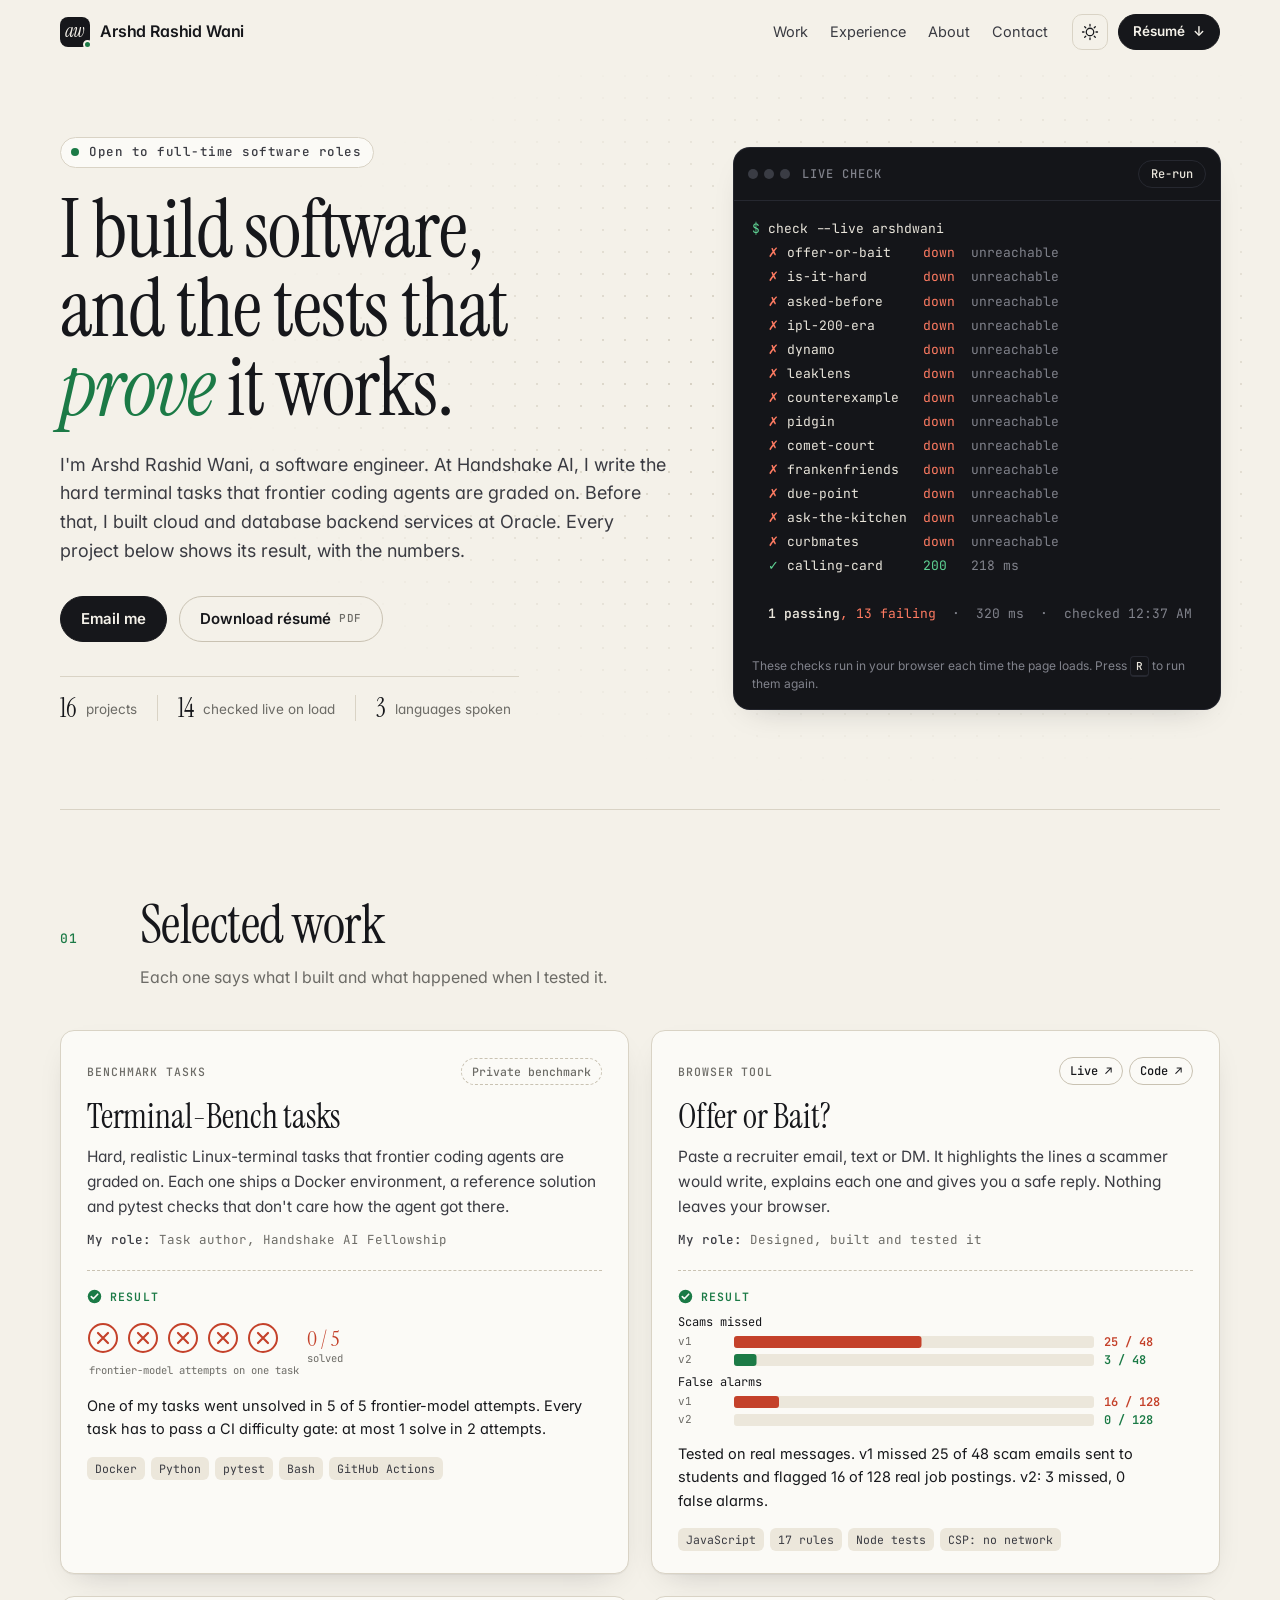
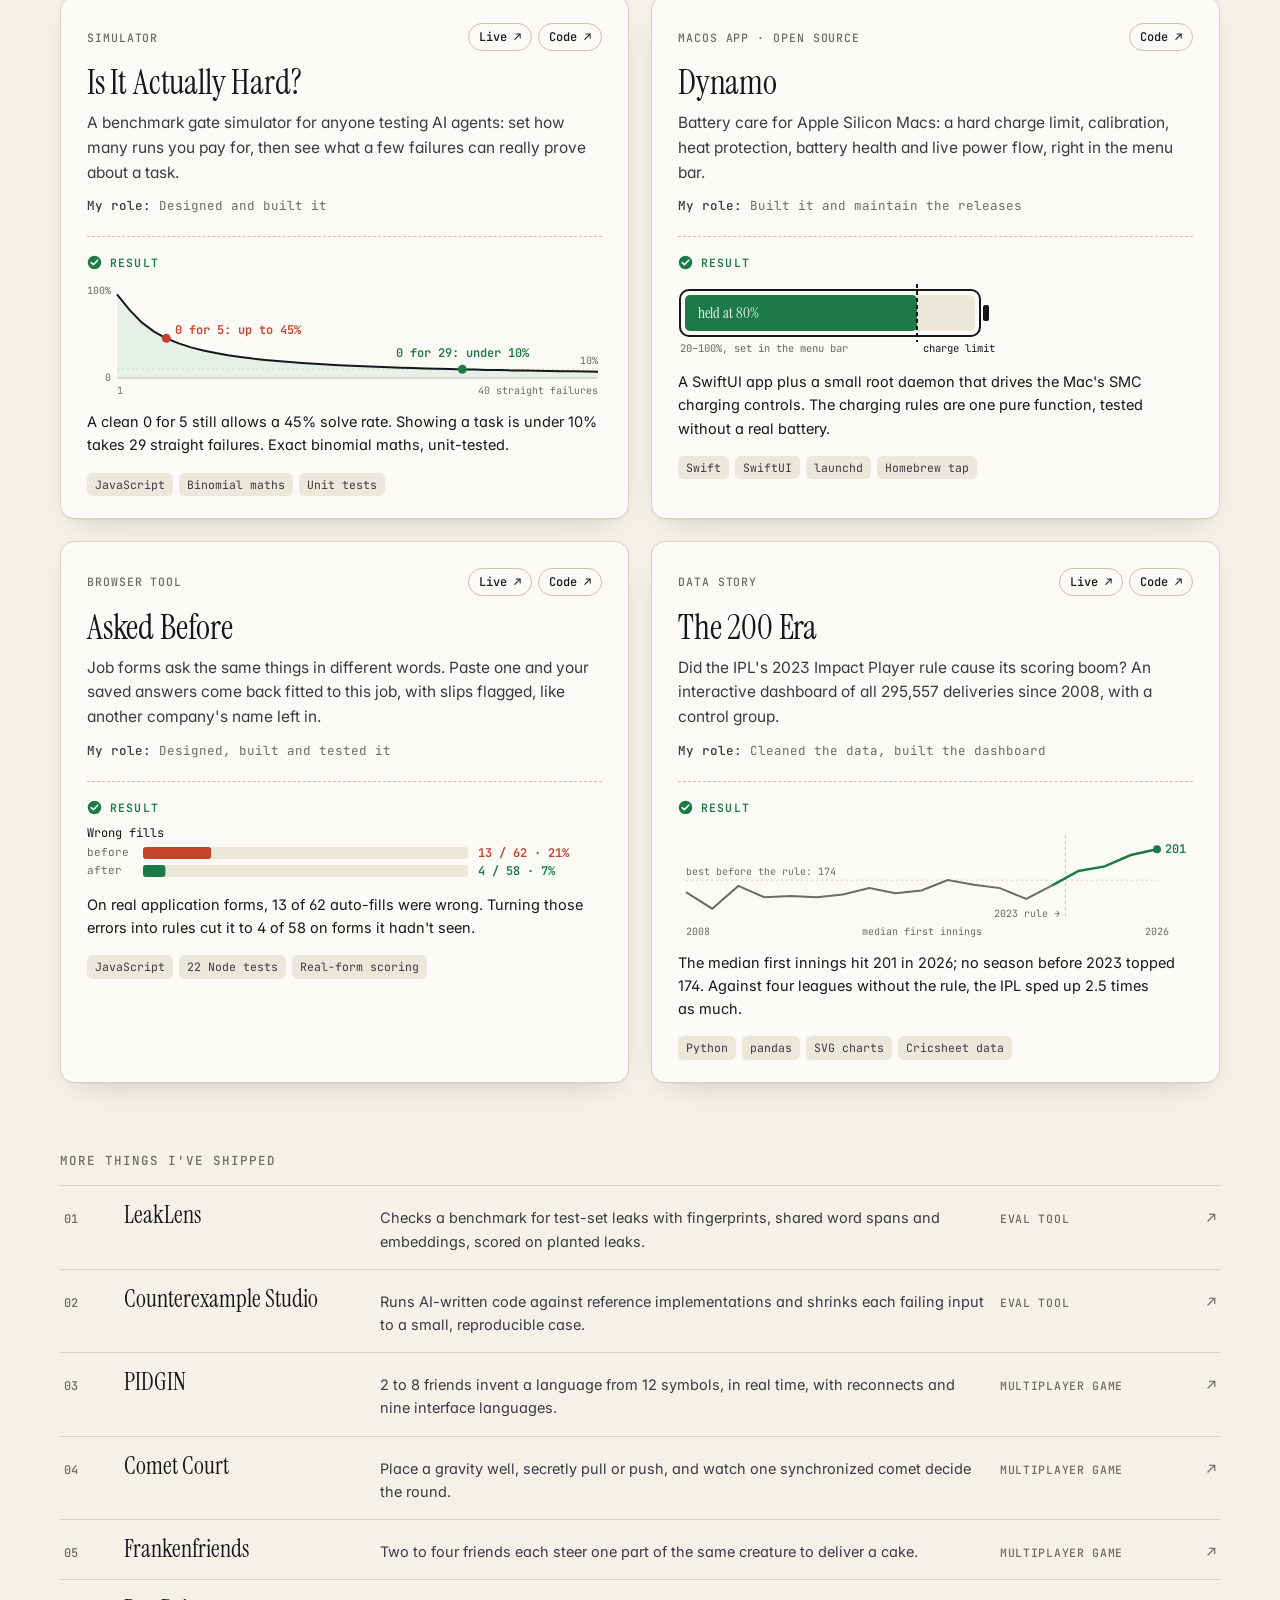
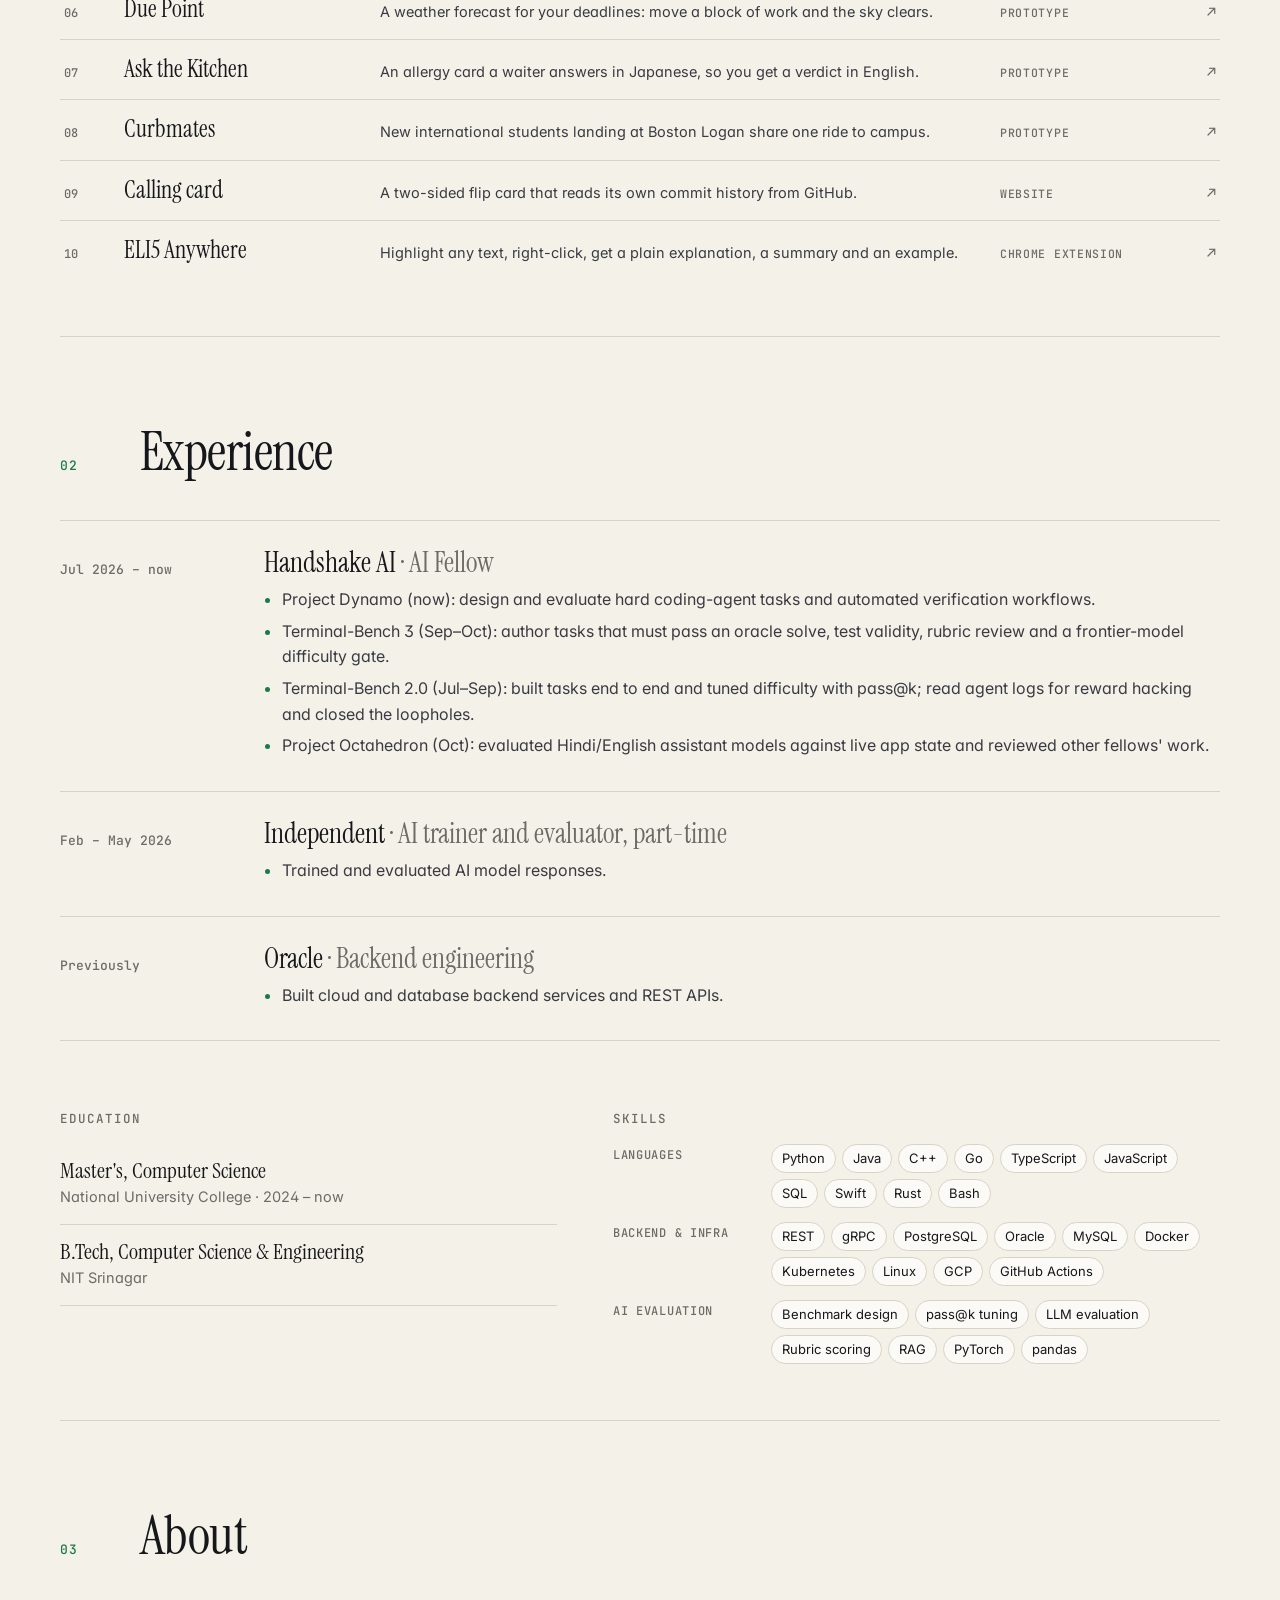
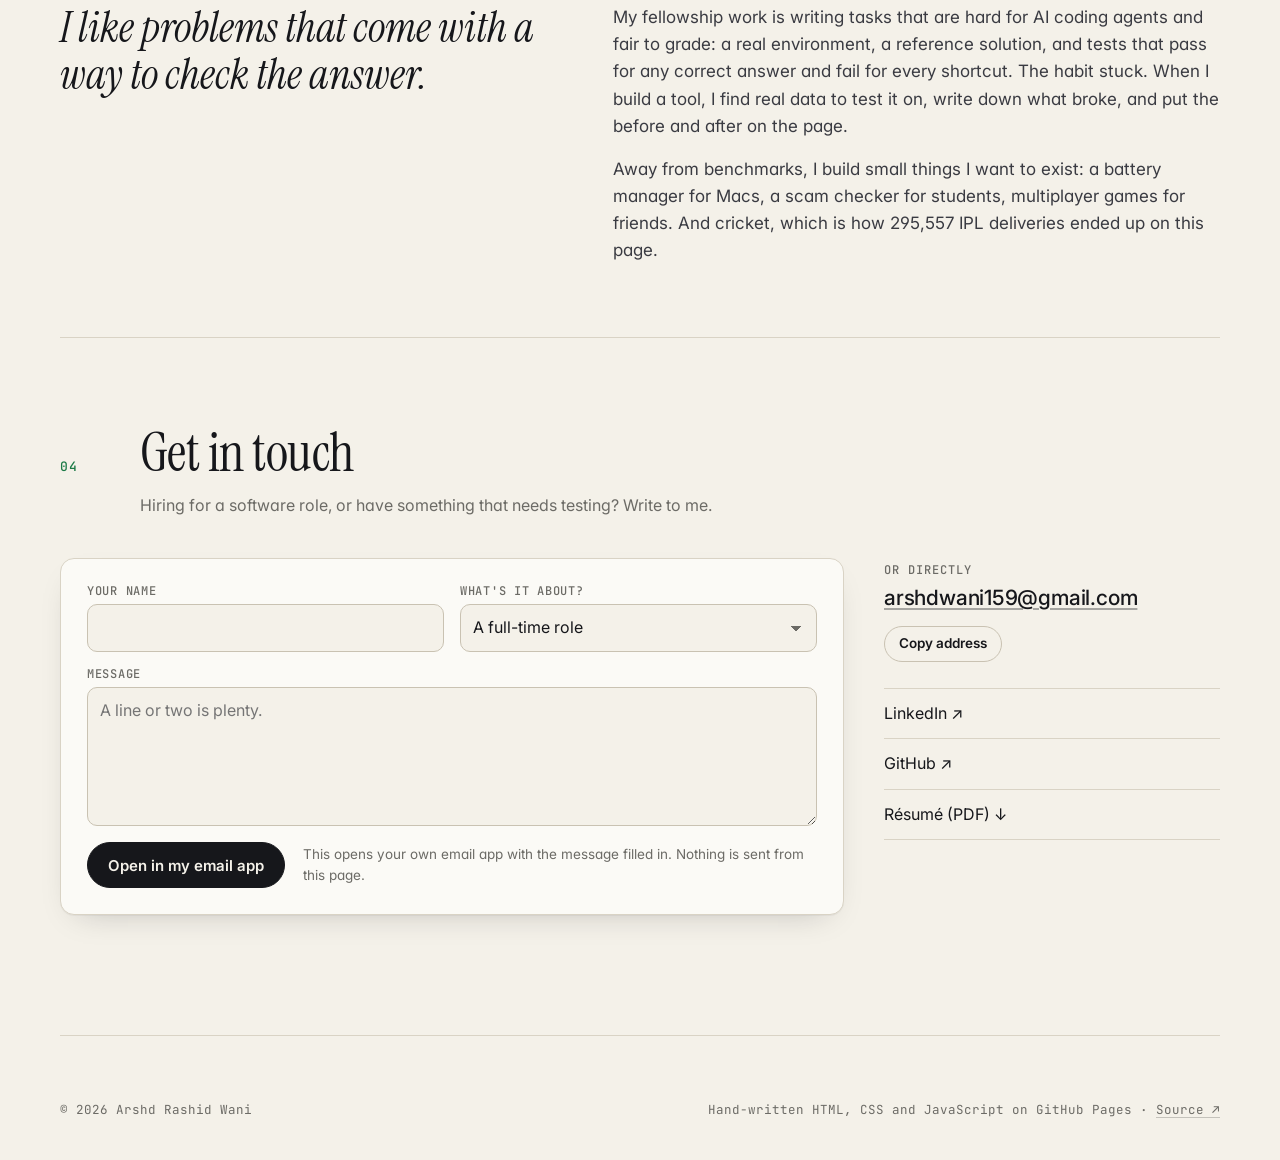
==== index.html @ d63c7cf0 "Portfolio: projects with their results, live check, résumé PDF - data.js is the one set of facts; in" ====
<!doctype html>
<html lang="en">
<head>
  <meta charset="utf-8">
  <meta name="viewport" content="width=device-width, initial-scale=1">
  <title>Arshd Rashid Wani · Software engineer</title>
  <meta name="description" content="Software engineer who builds software and the tests that prove it works. Backend, AI evaluation, and projects that show their results.">
  <meta name="color-scheme" content="light dark">
  <meta name="theme-color" content="#f4f1e9" media="(prefers-color-scheme: light)">
  <meta name="theme-color" content="#111214" media="(prefers-color-scheme: dark)">
  <meta property="og:type" content="website">
  <meta property="og:title" content="Arshd Rashid Wani · Software engineer">
  <meta property="og:description" content="I build software, and the tests that prove it works. Every project here shows its result.">
  <meta property="og:url" content="https://arshdwani.github.io/portfolio/">
  <meta property="og:image" content="https://arshdwani.github.io/portfolio/og.png">
  <meta name="twitter:card" content="summary_large_image">
  <link rel="icon" href="favicon.svg" type="image/svg+xml">
  <link rel="preload" href="fonts/InstrumentSerif-Regular.woff" as="font" type="font/woff" crossorigin>
  <link rel="preload" href="fonts/Inter.woff" as="font" type="font/woff" crossorigin>
  <link rel="stylesheet" href="style.css">
  <script>
    // Theme before paint: ?theme= (for screenshots) > saved choice > system setting.
    (function () {
      var q = new URLSearchParams(location.search).get("theme"), t = null;
      try { t = q || localStorage.getItem("theme"); } catch (e) { t = q; }
      if (t === "light" || t === "dark") document.documentElement.dataset.theme = t;
    })();
  </script>
</head>
<body>
  <a class="skip" href="#work">Skip to work</a>

  <header class="top">
    <div class="wrap top-in">
      <a class="mark" href="#top" aria-label="Arshd Rashid Wani, back to top">
        <span class="mono-badge" aria-hidden="true">aw</span>
        <span class="mark-name">Arshd Rashid Wani</span>
      </a>
      <nav aria-label="Sections">
        <a href="#work">Work</a>
        <a href="#experience">Experience</a>
        <a href="#about">About</a>
        <a href="#contact">Contact</a>
      </nav>
      <div class="top-actions">
        <button class="icon-btn" id="theme" type="button" aria-label="Switch to dark theme" title="Switch theme">
          <svg viewBox="0 0 24 24" aria-hidden="true"><path class="sun" d="M12 4V2m0 20v-2m8-8h2M2 12h2m13.66-5.66 1.41-1.41M4.93 19.07l1.41-1.41m0-11.32L4.93 4.93m14.14 14.14-1.41-1.41M12 17a5 5 0 1 0 0-10 5 5 0 0 0 0 10Z"/><path class="moon" d="M20 14.5A8 8 0 0 1 9.5 4a8 8 0 1 0 10.5 10.5Z"/></svg>
        </button>
        <a class="btn btn-small" data-resume href="Arshd-Rashid-Wani-Resume.pdf" target="_blank" rel="noopener">Résumé <span aria-hidden="true">↓</span></a>
      </div>
    </div>
  </header>

  <main id="top">
    <section class="hero wrap" aria-labelledby="hero-title">
      <div class="hero-text">
        <p class="eyebrow"><span class="dot" aria-hidden="true"></span> Open to full-time software roles</p>
        <h1 id="hero-title">I build software, and the tests that <em>prove</em> it works.</h1>
        <p class="lede">
          I'm Arshd Rashid Wani, a software engineer. At Handshake AI, I write the hard terminal tasks that frontier
          coding agents are graded on. Before that, I built cloud and database backend services at Oracle.
          Every project below shows its result, with the numbers.
        </p>
        <div class="cta">
          <a class="btn" data-mail href="#contact">Email me</a>
          <a class="btn btn-ghost" data-resume href="Arshd-Rashid-Wani-Resume.pdf" target="_blank" rel="noopener">Download résumé <span class="muted">PDF</span></a>
        </div>
        <ul class="facts" aria-label="At a glance">
          <li><b data-count="projects">16</b> projects</li>
          <li><b data-count="checks">14</b> checked live on load</li>
          <li><b>3</b> languages spoken</li>
        </ul>
      </div>

      <figure class="runner" aria-labelledby="runner-cap">
        <div class="runner-bar">
          <span class="lights" aria-hidden="true"><i></i><i></i><i></i></span>
          <span class="runner-title">live check</span>
          <button class="rerun" id="rerun" type="button">Re-run</button>
        </div>
        <pre class="runner-body" id="runner" aria-live="polite"><span class="prompt">$</span> check --live arshdwani
<span class="dim">pinging every project on this page…</span></pre>
        <figcaption id="runner-cap" class="runner-cap">These checks run in your browser each time the page loads. Press <kbd>R</kbd> to run them again.</figcaption>
      </figure>
    </section>

    <section class="section wrap" id="work" aria-labelledby="work-title">
      <header class="sec-head">
        <p class="sec-num">01</p>
        <h2 id="work-title">Selected work</h2>
        <p class="sec-note">Each one says what I built and what happened when I tested it.</p>
      </header>
      <div class="cards" id="cards"></div>

      <h3 class="sub-head">More things I've shipped</h3>
      <ol class="more" id="more"></ol>
    </section>

    <section class="section wrap" id="experience" aria-labelledby="exp-title">
      <header class="sec-head">
        <p class="sec-num">02</p>
        <h2 id="exp-title">Experience</h2>
      </header>
      <div class="exp" id="exp"></div>
      <div class="edu-skills">
        <div>
          <h3 class="sub-head">Education</h3>
          <ul class="edu" id="edu"></ul>
        </div>
        <div>
          <h3 class="sub-head">Skills</h3>
          <dl class="skills" id="skills"></dl>
        </div>
      </div>
    </section>

    <section class="section wrap about" id="about" aria-labelledby="about-title">
      <header class="sec-head">
        <p class="sec-num">03</p>
        <h2 id="about-title">About</h2>
      </header>
      <div class="about-grid">
        <p class="about-lead">I like problems that come with a way to check the answer.</p>
        <div class="about-body">
          <p>
            My fellowship work is writing tasks that are hard for AI coding agents and fair to grade: a real
            environment, a reference solution, and tests that pass for any correct answer and fail for every shortcut.
            The habit stuck. When I build a tool, I find real data to test it on, write down what broke, and put the
            before and after on the page.
          </p>
          <p>
            Away from benchmarks, I build small things I want to exist: a battery manager for Macs, a scam checker
            for students, multiplayer games for friends. And cricket, which is how 295,557 IPL deliveries ended up on
            this page.
          </p>
        </div>
      </div>
    </section>

    <section class="section wrap contact" id="contact" aria-labelledby="contact-title">
      <header class="sec-head">
        <p class="sec-num">04</p>
        <h2 id="contact-title">Get in touch</h2>
        <p class="sec-note">Hiring for a software role, or have something that needs testing? Write to me.</p>
      </header>
      <div class="contact-grid">
        <form class="compose" id="compose" novalidate>
          <div class="field">
            <label for="c-name">Your name</label>
            <input id="c-name" name="name" autocomplete="name" required>
          </div>
          <div class="field">
            <label for="c-topic">What's it about?</label>
            <select id="c-topic" name="topic">
              <option>A full-time role</option>
              <option>A project or contract</option>
              <option>Something else</option>
            </select>
          </div>
          <div class="field field-wide">
            <label for="c-msg">Message</label>
            <textarea id="c-msg" name="message" rows="5" required placeholder="A line or two is plenty."></textarea>
          </div>
          <div class="compose-foot field-wide">
            <button class="btn" type="submit">Open in my email app</button>
            <p class="hint" id="compose-hint">This opens your own email app with the message filled in. Nothing is sent from this page.</p>
          </div>
        </form>
        <aside class="direct" aria-label="Other ways to reach me">
          <p class="direct-label">Or directly</p>
          <p class="addr"><a data-mail data-mail-text href="#contact">email</a></p>
          <button class="btn btn-ghost btn-small" id="copy" type="button">Copy address</button>
          <ul class="direct-links">
            <li><a href="https://www.linkedin.com/in/arshd-rashid-wani-658a47394" target="_blank" rel="noopener">LinkedIn <span aria-hidden="true">↗</span></a></li>
            <li><a href="https://github.com/arshdwani" target="_blank" rel="noopener">GitHub <span aria-hidden="true">↗</span></a></li>
            <li><a data-resume href="Arshd-Rashid-Wani-Resume.pdf" target="_blank" rel="noopener">Résumé (PDF) <span aria-hidden="true">↓</span></a></li>
          </ul>
        </aside>
      </div>
    </section>
  </main>

  <footer class="foot wrap">
    <p>© 2026 Arshd Rashid Wani</p>
    <p>Hand-written HTML, CSS and JavaScript on GitHub Pages · <a href="https://github.com/arshdwani/portfolio" target="_blank" rel="noopener">Source ↗</a></p>
  </footer>

  <div class="toast" id="toast" role="status" aria-live="polite"></div>
  <script src="data.js"></script>
  <script src="app.js"></script>
</body>
</html>
---- style.css ----
/* Arshd Rashid Wani · portfolio. Paper-and-ink lab report, one signal colour for "passed". */

@font-face { font-family: "Instrument Serif"; src: url("fonts/InstrumentSerif-Regular.woff") format("woff"); font-weight: 400; font-style: normal; font-display: swap; }
@font-face { font-family: "Instrument Serif"; src: url("fonts/InstrumentSerif-Italic.woff") format("woff"); font-weight: 400; font-style: italic; font-display: swap; }
@font-face { font-family: "Inter"; src: url("fonts/Inter.woff") format("woff"); font-weight: 100 900; font-style: normal; font-display: swap; }
@font-face { font-family: "JetBrains Mono"; src: url("fonts/JetBrainsMono.woff") format("woff"); font-weight: 100 800; font-style: normal; font-display: swap; }

:root {
  --paper: #f4f1e9;
  --paper-2: #ece7db;
  --card: #fbfaf6;
  --ink: #16171b;
  --ink-2: #3a3b42;
  --muted: #6c6b66;
  --rule: #d9d3c5;
  --rule-2: #c9c2b2;
  --pass: #1b7a46;
  --pass-soft: #d6eadc;
  --fail: #c4412a;
  --fail-soft: #f4ddd5;
  --term-bg: #141519;
  --term-line: #262830;
  --term-ink: #e9e5db;
  --term-dim: #80828b;
  --term-pass: #5fd394;
  --term-fail: #ff7b62;
  --term-warn: #f2c14e;
  --shadow: 0 1px 0 rgba(22, 23, 27, .04), 0 12px 32px -18px rgba(22, 23, 27, .28);

  --serif: "Instrument Serif", "Iowan Old Style", Georgia, serif;
  --sans: "Inter", system-ui, -apple-system, "Segoe UI", Roboto, sans-serif;
  --mono: "JetBrains Mono", ui-monospace, Menlo, Consolas, monospace;
  --wrap: 1160px;
  --radius: 14px;
  color-scheme: light;
}

@media (prefers-color-scheme: dark) {
  :root:not([data-theme="light"]) {
    --paper: #111214; --paper-2: #16171a; --card: #18191d; --ink: #ece8df; --ink-2: #cbc7be; --muted: #908f8a;
    --rule: #2a2b30; --rule-2: #3a3b42; --pass: #56cb8c; --pass-soft: #163024; --fail: #ff7d61; --fail-soft: #3a1e18;
    --term-bg: #0b0c0e; --term-line: #22242a; --shadow: 0 1px 0 rgba(0,0,0,.3), 0 16px 40px -20px rgba(0,0,0,.7);
    color-scheme: dark;
  }
}
:root[data-theme="dark"] {
  --paper: #111214; --paper-2: #16171a; --card: #18191d; --ink: #ece8df; --ink-2: #cbc7be; --muted: #908f8a;
  --rule: #2a2b30; --rule-2: #3a3b42; --pass: #56cb8c; --pass-soft: #163024; --fail: #ff7d61; --fail-soft: #3a1e18;
  --term-bg: #0b0c0e; --term-line: #22242a; --shadow: 0 1px 0 rgba(0,0,0,.3), 0 16px 40px -20px rgba(0,0,0,.7);
  color-scheme: dark;
}

*, *::before, *::after { box-sizing: border-box; }
html { scroll-behavior: smooth; scroll-padding-top: 84px; -webkit-text-size-adjust: 100%; }
body {
  margin: 0; background: var(--paper); color: var(--ink);
  font: 400 16px/1.6 var(--sans); font-feature-settings: "cv11", "ss01";
  -webkit-font-smoothing: antialiased; text-rendering: optimizeLegibility;
}
a { color: inherit; text-decoration-color: color-mix(in srgb, currentColor 35%, transparent); text-underline-offset: 3px; }
a:hover { text-decoration-color: currentColor; }
:focus-visible { outline: 2px solid var(--pass); outline-offset: 3px; border-radius: 4px; }
.wrap { width: min(var(--wrap), 100% - 48px); margin-inline: auto; }
main { overflow-x: clip; }
.muted { color: var(--muted); }
.skip { position: absolute; left: -999px; top: 8px; background: var(--ink); color: var(--paper); padding: 8px 12px; border-radius: 8px; z-index: 50; }
.skip:focus { left: 12px; }
kbd { font: 500 11px/1 var(--mono); border: 1px solid var(--term-line); border-bottom-width: 2px; border-radius: 4px; padding: 2px 5px; }

/* Top bar */
.top { position: sticky; top: 0; z-index: 20; background: color-mix(in srgb, var(--paper) 86%, transparent); backdrop-filter: saturate(1.4) blur(10px); -webkit-backdrop-filter: saturate(1.4) blur(10px); border-bottom: 1px solid transparent; transition: border-color .2s; }
.top.scrolled { border-bottom-color: var(--rule); }
.top-in { display: flex; align-items: center; gap: 24px; height: 64px; }
.mark { display: inline-flex; align-items: center; gap: 10px; text-decoration: none; font-weight: 600; letter-spacing: -.01em; }
.mono-badge { display: grid; place-items: center; width: 30px; height: 30px; border-radius: 8px; background: var(--ink); color: var(--paper); font: italic 400 19px/1 var(--serif); padding-bottom: 3px; position: relative; }
.mono-badge::after { content: ""; position: absolute; right: -2px; bottom: -2px; width: 9px; height: 9px; border-radius: 50%; background: var(--pass); border: 2px solid var(--paper); }
nav { display: flex; gap: 22px; margin-left: auto; font-size: 14.5px; }
nav a { text-decoration: none; color: var(--ink-2); }
nav a:hover { color: var(--ink); }
.top-actions { display: flex; align-items: center; gap: 10px; }
.icon-btn { width: 36px; height: 36px; border-radius: 10px; border: 1px solid var(--rule); background: transparent; color: var(--ink); display: grid; place-items: center; cursor: pointer; }
.icon-btn:hover { background: var(--paper-2); }
.icon-btn svg { width: 18px; height: 18px; fill: none; stroke: currentColor; stroke-width: 1.7; stroke-linecap: round; stroke-linejoin: round; }
.icon-btn .moon { display: none; }
:root[data-theme="dark"] .icon-btn .sun { display: none; }
:root[data-theme="dark"] .icon-btn .moon { display: block; }
@media (prefers-color-scheme: dark) {
  :root:not([data-theme="light"]) .icon-btn .sun { display: none; }
  :root:not([data-theme="light"]) .icon-btn .moon { display: block; }
}

/* Buttons */
.btn { display: inline-flex; align-items: center; gap: 8px; height: 46px; padding: 0 20px; border-radius: 999px; background: var(--ink); color: var(--paper); border: 1px solid var(--ink); font: 600 15px/1 var(--sans); text-decoration: none; cursor: pointer; transition: transform .15s ease, background .15s; }
.btn:hover { transform: translateY(-1px); }
.btn:active { transform: translateY(0); }
.btn-ghost { background: transparent; color: var(--ink); border-color: var(--rule-2); }
.btn-ghost:hover { background: var(--card); }
.btn-small { height: 36px; padding: 0 14px; font-size: 13.5px; }
.btn .muted { font: 500 11px/1 var(--mono); letter-spacing: .06em; }

/* Hero */
.hero { display: grid; grid-template-columns: minmax(0, 1.12fr) minmax(0, .88fr); gap: 56px; align-items: center; padding: 72px 0 88px; position: relative; }
.hero::before { content: ""; position: absolute; inset: 0 -40px; z-index: -1; background-image: radial-gradient(var(--rule-2) 1px, transparent 1.2px); background-size: 22px 22px; -webkit-mask-image: radial-gradient(ellipse 70% 70% at 70% 45%, #000 20%, transparent 75%); mask-image: radial-gradient(ellipse 70% 70% at 70% 45%, #000 20%, transparent 75%); opacity: .7; }
.eyebrow { display: inline-flex; align-items: center; gap: 10px; margin: 0 0 22px; font: 500 12.5px/1 var(--mono); letter-spacing: .04em; color: var(--ink-2); background: var(--card); border: 1px solid var(--rule); padding: 8px 12px 8px 10px; border-radius: 999px; }
.dot { width: 8px; height: 8px; border-radius: 50%; background: var(--pass); box-shadow: 0 0 0 0 color-mix(in srgb, var(--pass) 60%, transparent); animation: pulse 2.4s infinite; }
@keyframes pulse { 0% { box-shadow: 0 0 0 0 color-mix(in srgb, var(--pass) 55%, transparent); } 70% { box-shadow: 0 0 0 8px transparent; } 100% { box-shadow: 0 0 0 0 transparent; } }
h1 { font: 400 clamp(46px, 6.3vw, 82px)/.98 var(--serif); letter-spacing: -.015em; margin: 0 0 24px; text-wrap: balance; }
h1 em { font-style: italic; color: var(--pass); }
.lede { font-size: 18px; line-height: 1.6; color: var(--ink-2); max-width: 34em; margin: 0 0 30px; text-wrap: pretty; }
.cta { display: flex; flex-wrap: wrap; gap: 12px; margin-bottom: 34px; }
.facts { list-style: none; padding: 18px 0 0; margin: 0; display: flex; flex-wrap: wrap; gap: 10px 0; font-size: 13.5px; color: var(--muted); border-top: 1px solid var(--rule); max-width: 34em; }
.facts li { padding-right: 20px; margin-right: 20px; border-right: 1px solid var(--rule); white-space: nowrap; }
.facts li:last-child { border-right: 0; margin-right: 0; padding-right: 0; }
.facts b { font: 400 26px/1 var(--serif); color: var(--ink); margin-right: 5px; vertical-align: -3px; }

/* Live check runner */
.runner { margin: 0; background: var(--term-bg); color: var(--term-ink); border-radius: 16px; box-shadow: var(--shadow), 0 0 0 1px var(--term-line); overflow: hidden; }
.runner-bar { display: flex; align-items: center; gap: 12px; padding: 12px 14px; border-bottom: 1px solid var(--term-line); }
.lights { display: inline-flex; gap: 6px; }
.lights i { width: 10px; height: 10px; border-radius: 50%; background: #3a3c44; }
.runner-title { font: 500 12px/1 var(--mono); letter-spacing: .08em; text-transform: uppercase; color: var(--term-dim); }
.rerun { margin-left: auto; font: 500 12px/1 var(--mono); color: var(--term-ink); background: transparent; border: 1px solid var(--term-line); border-radius: 999px; padding: 7px 12px; cursor: pointer; }
.rerun:hover { border-color: var(--term-dim); }
.rerun[disabled] { opacity: .45; cursor: default; }
.runner-body { margin: 0; padding: 16px 18px 18px; font: 400 13px/1.85 var(--mono); white-space: pre; overflow-x: auto; min-height: 456px; }
.runner-body .prompt { color: var(--term-pass); }
.runner-body .dim { color: var(--term-dim); }
.runner-body .ok { color: var(--term-pass); }
.runner-body .bad { color: var(--term-fail); }
.runner-body .wait { color: var(--term-warn); }
.runner-body .name { color: var(--term-ink); }
.runner-body .sum { color: var(--term-ink); font-weight: 600; }
.runner-body .line { display: block; animation: in .28s ease both; }
@keyframes in { from { opacity: 0; transform: translateY(3px); } to { opacity: 1; transform: none; } }
.runner-cap { padding: 0 18px 16px; font: 400 12px/1.5 var(--sans); color: var(--term-dim); }
.runner-cap kbd { color: var(--term-ink); }

/* Sections */
.section { padding: 88px 0 56px; border-top: 1px solid var(--rule); }
.sec-head { display: grid; grid-template-columns: 64px 1fr; align-items: baseline; column-gap: 16px; margin-bottom: 40px; }
.sec-num { margin: 0; font: 500 13px/1 var(--mono); color: var(--pass); letter-spacing: .06em; }
.sec-head h2 { margin: 0; font: 400 clamp(36px, 4.4vw, 54px)/1.02 var(--serif); letter-spacing: -.01em; }
.sec-note { grid-column: 2; margin: 12px 0 0; color: var(--muted); max-width: 40em; }
.sub-head { font: 500 12.5px/1 var(--mono); letter-spacing: .08em; text-transform: uppercase; color: var(--muted); margin: 72px 0 18px; }

/* Project cards */
.cards { display: grid; grid-template-columns: repeat(2, minmax(0, 1fr)); column-gap: 22px; row-gap: 22px; }
.card { background: var(--card); border: 1px solid var(--rule); border-radius: var(--radius); padding: 26px 26px 22px; display: grid; grid-row: span 5; grid-template-rows: subgrid; row-gap: 0; box-shadow: var(--shadow); transition: transform .2s ease, border-color .2s; }
.card:hover { transform: translateY(-2px); border-color: var(--rule-2); }
.card-top { display: flex; align-items: center; gap: 10px; margin-bottom: 14px; }
.kind { font: 500 11.5px/1 var(--mono); letter-spacing: .08em; text-transform: uppercase; color: var(--muted); }
.card-links { margin-left: auto; display: flex; gap: 6px; }
.chip-link { font: 500 12px/1 var(--mono); text-decoration: none; padding: 7px 10px; border-radius: 999px; border: 1px solid var(--rule-2); color: var(--ink); white-space: nowrap; }
.chip-link:hover { background: var(--ink); color: var(--paper); border-color: var(--ink); }
.chip-note { font: 500 11.5px/1 var(--mono); color: var(--muted); padding: 7px 10px; border: 1px dashed var(--rule-2); border-radius: 999px; }
.card h3 { margin: 0 0 10px; font: 400 34px/1.05 var(--serif); letter-spacing: -.005em; }
.card .what { margin: 0 0 12px; color: var(--ink-2); font-size: 15.5px; }
.card .role { margin: 0 0 20px; font: 400 12.5px/1.5 var(--mono); color: var(--muted); }
.card .role b { font-weight: 500; color: var(--ink-2); }
.receipt { border-top: 1px dashed var(--rule-2); padding-top: 18px; }
.chart-host { min-height: 40px; margin: 0 0 12px; }
.chart-host .chart { margin: 0; }
.receipt-label { display: flex; align-items: center; gap: 8px; margin: 0 0 12px; font: 600 11.5px/1 var(--mono); letter-spacing: .1em; text-transform: uppercase; color: var(--pass); }
.receipt-label svg { width: 15px; height: 15px; }
.chart { display: block; width: 100%; height: auto; margin: 0 0 12px; overflow: visible; }
.chart text { font-family: var(--mono); fill: var(--muted); }
.chart .t-ink { fill: var(--ink); }
.chart .t-pass { fill: var(--pass); }
.chart .t-fail { fill: var(--fail); }
.chart .track { fill: var(--paper-2); }
.chart .b-fail { fill: var(--fail); }
.chart .b-pass { fill: var(--pass); }
.chart .axis { stroke: var(--rule-2); stroke-width: 1; }
.chart .grid { stroke: var(--rule); stroke-width: 1; stroke-dasharray: 2 3; }
.chart .line-pre { stroke: var(--muted); stroke-width: 2; fill: none; }
.chart .line-post { stroke: var(--pass); stroke-width: 2.5; fill: none; }
.chart .curve { stroke: var(--ink); stroke-width: 2; fill: none; }
.chart .area { fill: var(--pass-soft); }
.chart .mark-fail { fill: var(--fail); }
.chart .mark-pass { fill: var(--pass); }
.chart .ring { fill: var(--card); stroke-width: 2; }
.chart .ring-fail { stroke: var(--fail); }
.chart .x { stroke: var(--fail); stroke-width: 2.2; stroke-linecap: round; }
.chart .batt { fill: none; stroke: var(--ink); stroke-width: 2; }
.chart .batt-cap { fill: var(--ink); }
.chart .batt-fill { fill: var(--pass); }
.chart .batt-rest { fill: var(--paper-2); }
.chart .limit { stroke: var(--ink); stroke-width: 2; stroke-dasharray: 4 3; }
.result { margin: 0 0 16px; font-size: 14.5px; color: var(--ink); text-wrap: pretty; }
.stack { list-style: none; padding: 0; margin: 0; display: flex; flex-wrap: wrap; gap: 6px; }
.stack li { font: 400 11.5px/1 var(--mono); color: var(--ink-2); background: var(--paper-2); border-radius: 6px; padding: 6px 8px; }

/* More list */
.more { list-style: none; padding: 0; margin: 0; border-top: 1px solid var(--rule); counter-reset: more; }
.more li { border-bottom: 1px solid var(--rule); }
.more li:last-child { border-bottom: 0; }
.more a { display: grid; grid-template-columns: 44px minmax(0, 15em) minmax(0, 1fr) 11em 24px; align-items: baseline; gap: 16px; padding: 16px 4px; text-decoration: none; transition: background .15s, padding .2s; }
.more a:hover { background: var(--card); padding-inline: 12px; }
.more .n { font: 500 12px/1 var(--mono); color: var(--muted); }
.more .t { font: 400 24px/1.1 var(--serif); }
.more .w { color: var(--ink-2); font-size: 14.5px; }
.more .k { font: 500 11.5px/1.3 var(--mono); letter-spacing: .06em; text-transform: uppercase; color: var(--muted); }
.more .arr { font: 500 15px/1 var(--mono); color: var(--muted); text-align: right; }
.more a:hover .arr { color: var(--pass); }

/* Experience */
.exp { display: grid; gap: 0; border-top: 1px solid var(--rule); }
.job { display: grid; grid-template-columns: 180px minmax(0, 1fr); gap: 24px; padding: 26px 0; border-bottom: 1px solid var(--rule); }
.job .when { font: 500 13px/1.6 var(--mono); color: var(--muted); }
.job h3 { margin: 0 0 8px; font: 400 28px/1.15 var(--serif); }
.job h3 span { color: var(--muted); }
.job ul { margin: 0; padding-left: 18px; color: var(--ink-2); }
.job li { margin: 6px 0; }
.job li::marker { color: var(--pass); }
.edu-skills { display: grid; grid-template-columns: minmax(0, .9fr) minmax(0, 1.1fr); gap: 56px; }
.edu { list-style: none; padding: 0; margin: 0; }
.edu li { padding: 14px 0; border-bottom: 1px solid var(--rule); }
.edu b { display: block; font: 400 22px/1.2 var(--serif); }
.edu span { color: var(--muted); font-size: 14.5px; }
.skills { margin: 0; display: grid; grid-template-columns: 140px 1fr; gap: 14px 18px; }
.skills dt { font: 500 12px/1.9 var(--mono); color: var(--muted); text-transform: uppercase; letter-spacing: .06em; }
.skills dd { margin: 0; display: flex; flex-wrap: wrap; gap: 6px; }
.skills dd span { font: 400 13px/1 var(--sans); padding: 7px 10px; border: 1px solid var(--rule); border-radius: 999px; background: var(--card); }

/* About */
.about-grid { display: grid; grid-template-columns: minmax(0, .9fr) minmax(0, 1.1fr); gap: 56px; }
.about-lead { margin: 0; font: italic 400 clamp(30px, 3.4vw, 42px)/1.12 var(--serif); }
.about-body p { margin: 0 0 16px; color: var(--ink-2); font-size: 17px; }

/* Contact */
.contact-grid { display: grid; grid-template-columns: minmax(0, 1.4fr) minmax(0, .6fr); gap: 40px; align-items: start; }
.compose { display: grid; grid-template-columns: 1fr 1fr; gap: 16px; background: var(--card); border: 1px solid var(--rule); border-radius: var(--radius); padding: 26px; box-shadow: var(--shadow); }
.field { display: grid; gap: 7px; }
.field-wide { grid-column: 1 / -1; }
.field label { font: 500 12px/1 var(--mono); letter-spacing: .06em; text-transform: uppercase; color: var(--muted); }
.field input, .field select, .field textarea { font: 400 16px/1.45 var(--sans); color: var(--ink); background: var(--paper); border: 1px solid var(--rule-2); border-radius: 10px; padding: 11px 12px; width: 100%; }
.field textarea { resize: vertical; min-height: 120px; }
.field select { appearance: none; -webkit-appearance: none; padding-right: 38px; background-image: linear-gradient(45deg, transparent 50%, var(--muted) 50%), linear-gradient(135deg, var(--muted) 50%, transparent 50%); background-position: calc(100% - 20px) 52%, calc(100% - 15px) 52%; background-size: 5px 5px; background-repeat: no-repeat; cursor: pointer; }
.field input:focus, .field select:focus, .field textarea:focus { outline: 2px solid var(--pass); outline-offset: 0; border-color: transparent; }
.field [aria-invalid="true"] { border-color: var(--fail); }
.compose-foot { display: flex; flex-wrap: wrap; align-items: center; gap: 14px 18px; }
.hint { margin: 0; flex: 1 1 16em; font-size: 13.5px; color: var(--muted); }
.hint.err { color: var(--fail); }
.direct { padding-top: 6px; }
.direct-label { margin: 0 0 8px; font: 500 12px/1 var(--mono); letter-spacing: .08em; text-transform: uppercase; color: var(--muted); }
.addr { margin: 0 0 14px; font: 500 21px/1.3 var(--sans); letter-spacing: -.01em; word-break: break-word; }
.direct-links { list-style: none; padding: 0; margin: 26px 0 0; border-top: 1px solid var(--rule); }
.direct-links li { border-bottom: 1px solid var(--rule); }
.direct-links a { display: block; padding: 12px 0; text-decoration: none; }
.direct-links a:hover { color: var(--pass); }

.foot { display: flex; flex-wrap: wrap; justify-content: space-between; gap: 8px 24px; padding: 64px 0 40px; margin-top: 64px; border-top: 1px solid var(--rule); font: 400 12.5px/1.6 var(--mono); color: var(--muted); }
.foot p { margin: 0; }

.toast { position: fixed; left: 50%; bottom: 24px; transform: translate(-50%, 20px); background: var(--ink); color: var(--paper); font: 500 13.5px/1 var(--sans); padding: 12px 16px; border-radius: 999px; opacity: 0; pointer-events: none; transition: opacity .2s, transform .2s; z-index: 40; }
.toast.show { opacity: 1; transform: translate(-50%, 0); }

/* Responsive */
@media (max-width: 980px) {
  .hero { grid-template-columns: 1fr; gap: 40px; padding: 48px 0 64px; }
  .runner-body { min-height: 0; }
  .cards { grid-template-columns: 1fr; }
  .more a { grid-template-columns: 36px minmax(0, 1fr) 24px; gap: 4px 12px; }
  .more .t { grid-column: 2; }
  .more .w { grid-column: 2; grid-row: 2; }
  .more .k { grid-column: 2; grid-row: 3; }
  .more .arr { grid-column: 3; grid-row: 1; }
  .edu-skills, .about-grid, .contact-grid { grid-template-columns: 1fr; gap: 32px; }
}
@media (max-width: 720px) {
  nav { display: none; }
  .top-actions { margin-left: auto; }
  .mark-name { font-size: 15px; }
  .wrap { width: calc(100% - 32px); }
  .lede { font-size: 17px; }
  .sec-head { grid-template-columns: 1fr; row-gap: 10px; }
  .sec-note { grid-column: 1; }
  .section { padding-top: 64px; }
  .card { padding: 22px 18px 18px; }
  .card h3 { font-size: 30px; }
  .card-top { flex-wrap: wrap; }
  .job { grid-template-columns: 1fr; gap: 6px; }
  .skills { grid-template-columns: 1fr; gap: 8px; }
  .skills dd { margin-bottom: 10px; }
  .compose { grid-template-columns: 1fr; padding: 20px 16px; }
  .runner-body { font-size: 12px; padding: 14px; }
  .eyebrow { font-size: 11.5px; }
  .facts { display: grid; grid-template-columns: repeat(3, 1fr); gap: 0; }
  .facts li, .facts li:last-child { margin: 0; padding: 0 10px; border-right: 1px solid var(--rule); line-height: 1.35; white-space: normal; }
  .facts li:first-child { padding-left: 0; }
  .facts li:last-child { border-right: 0; }
  .facts b { display: block; margin: 0 0 6px; }
}
@media (prefers-reduced-motion: reduce) {
  *, *::before, *::after { animation: none !important; transition: none !important; scroll-behavior: auto !important; }
}
@media print {
  .top, .runner, .compose, .toast { display: none; }
}
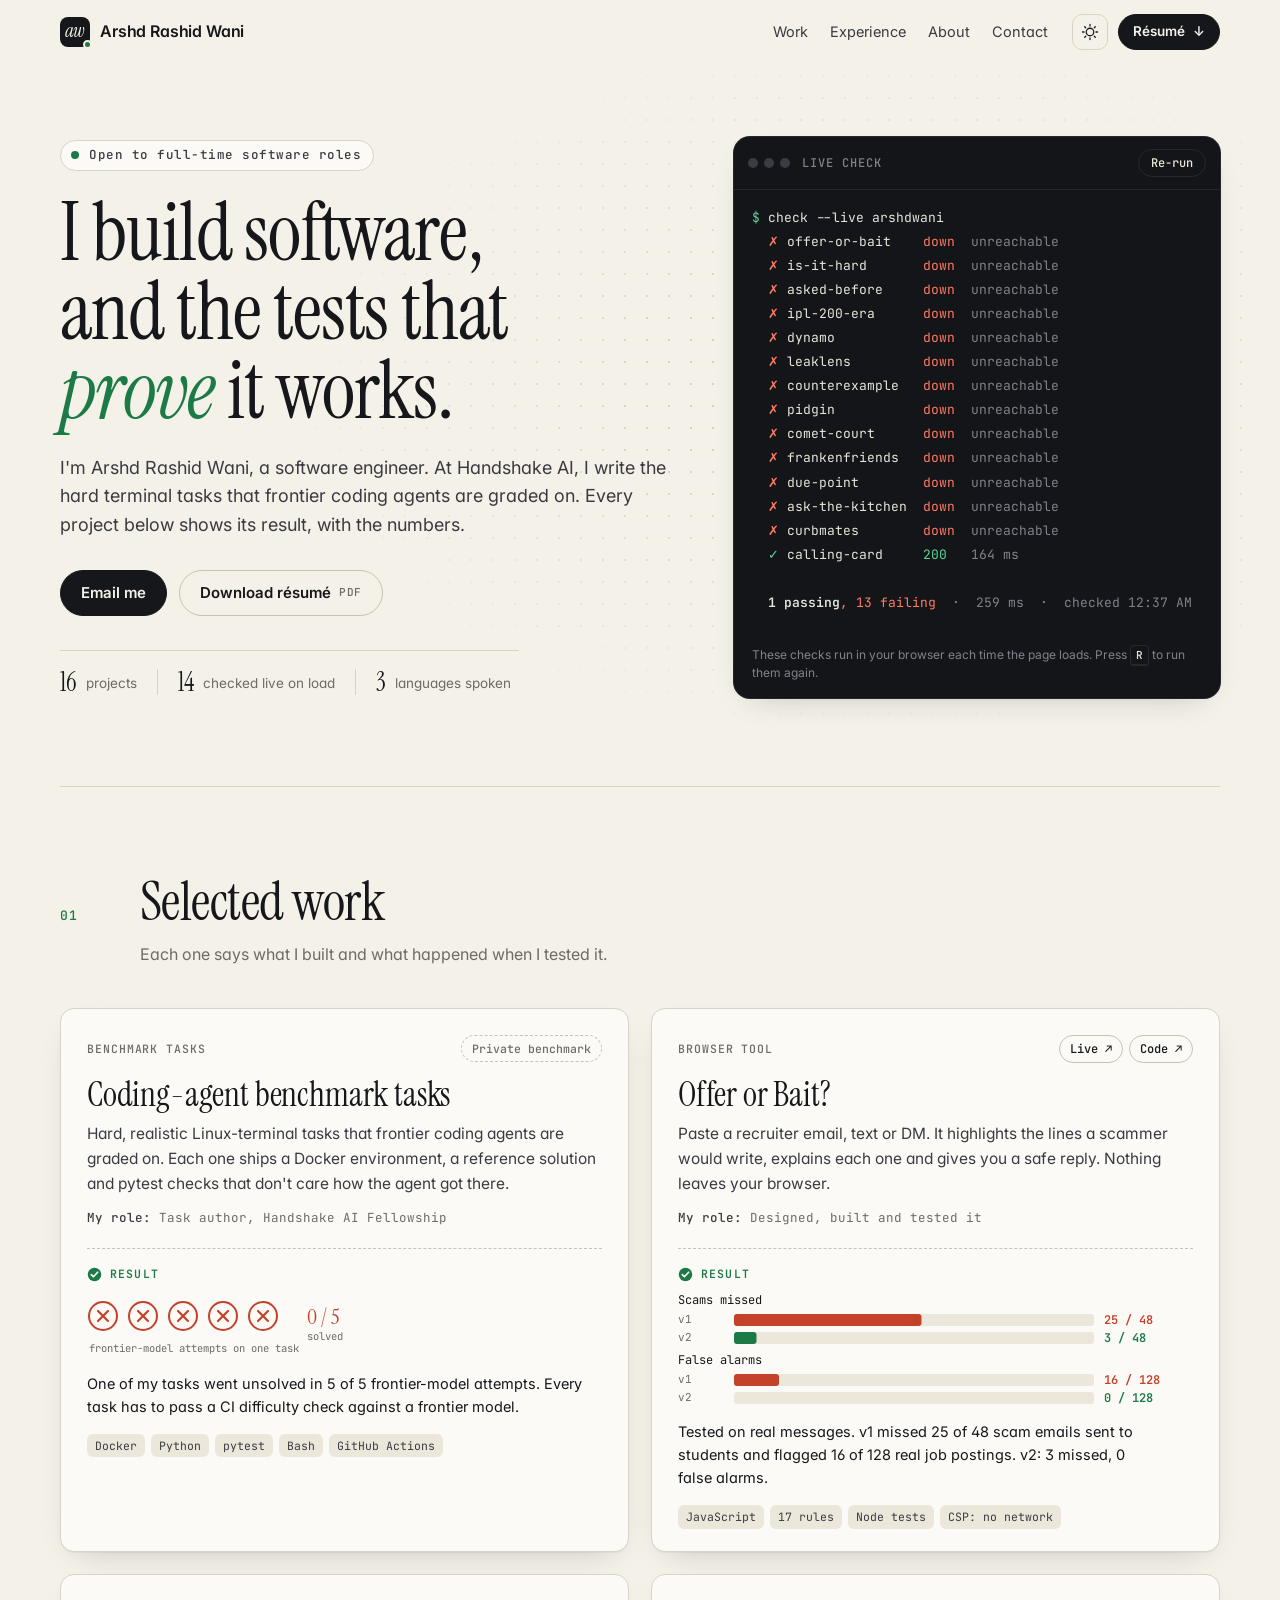
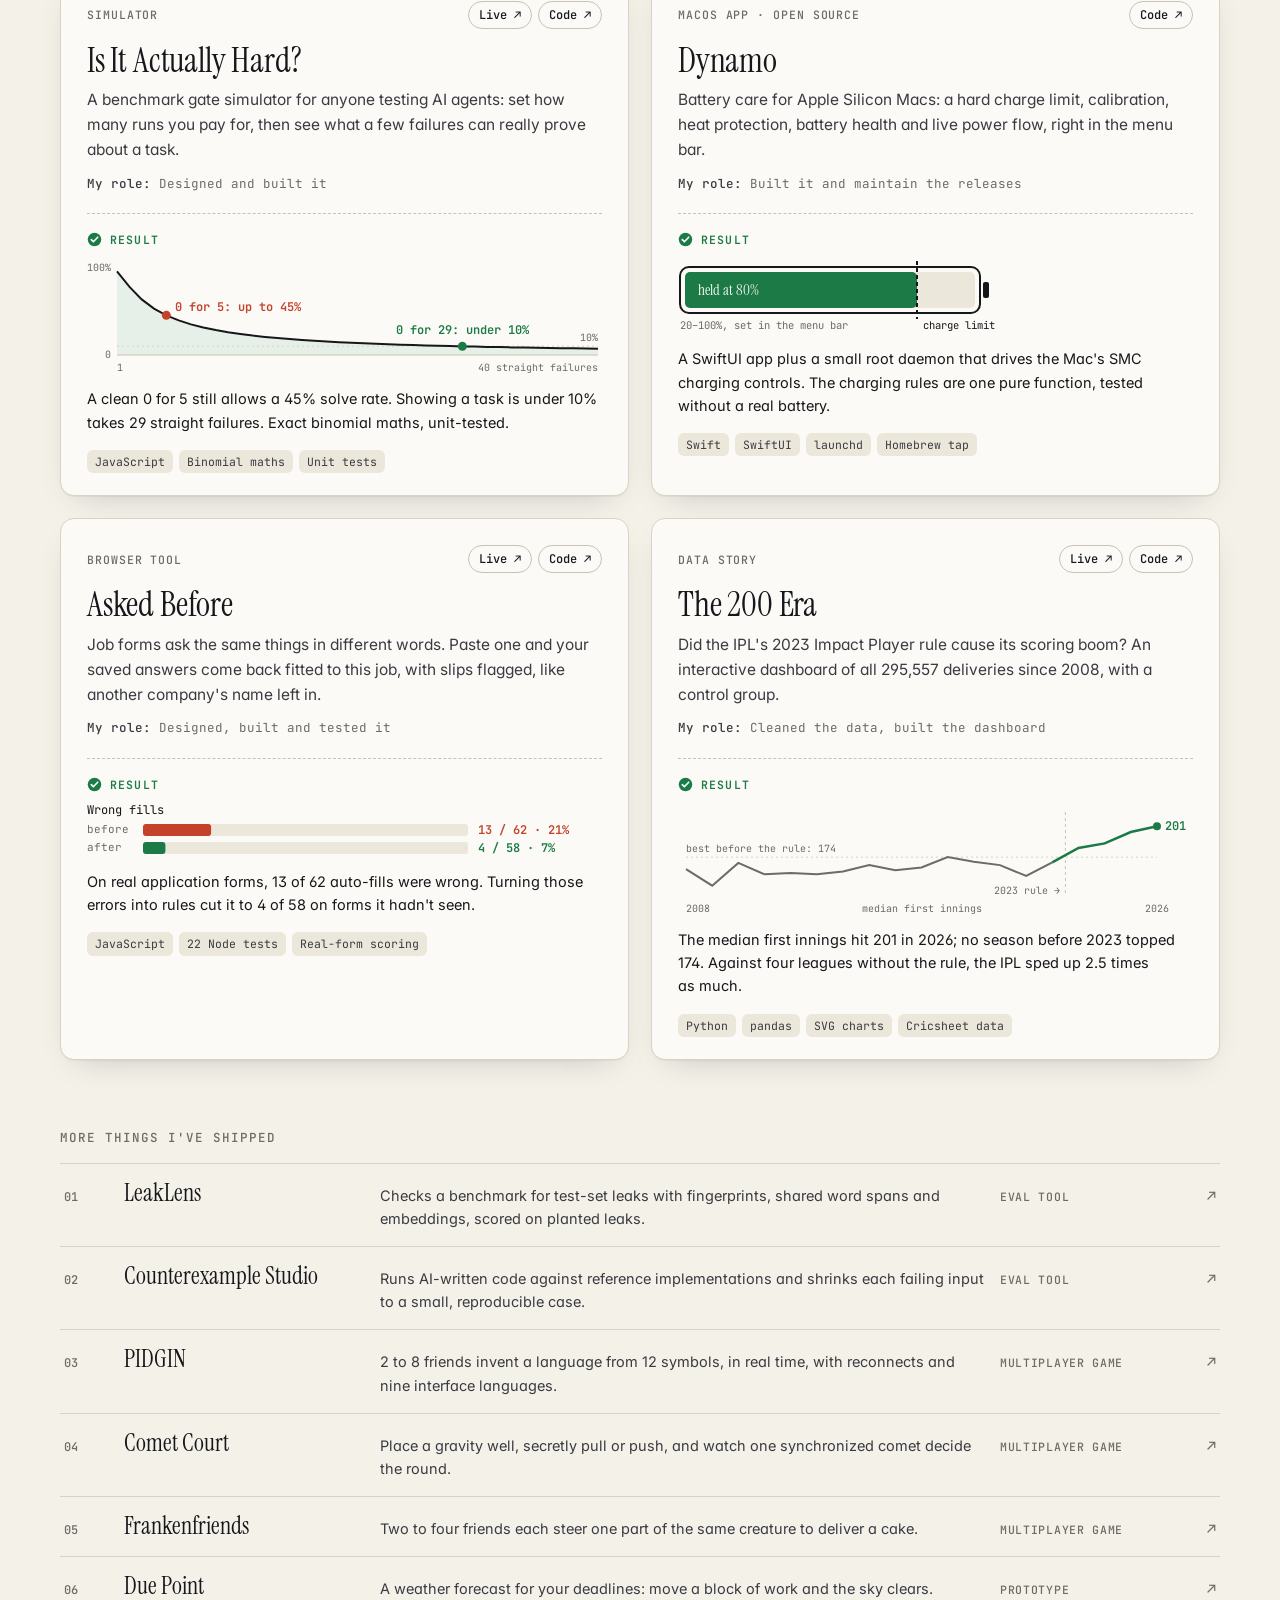
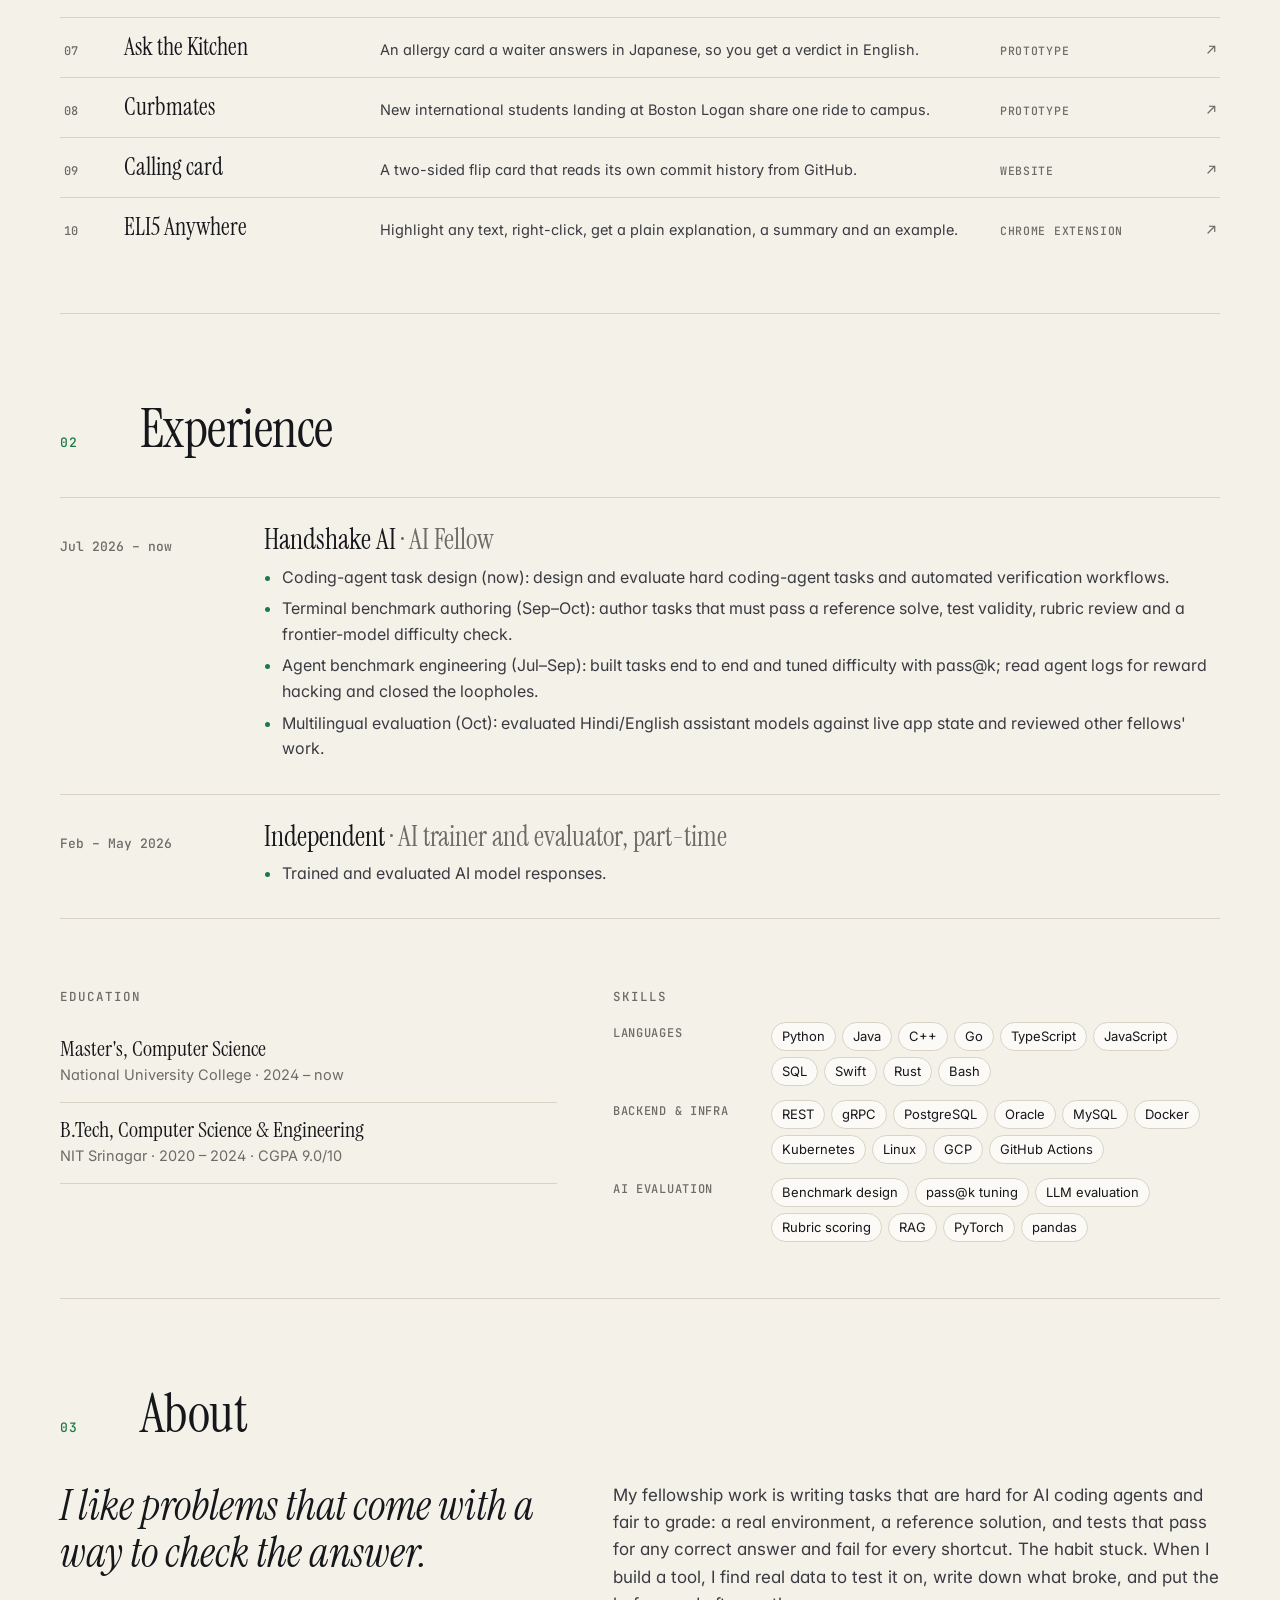
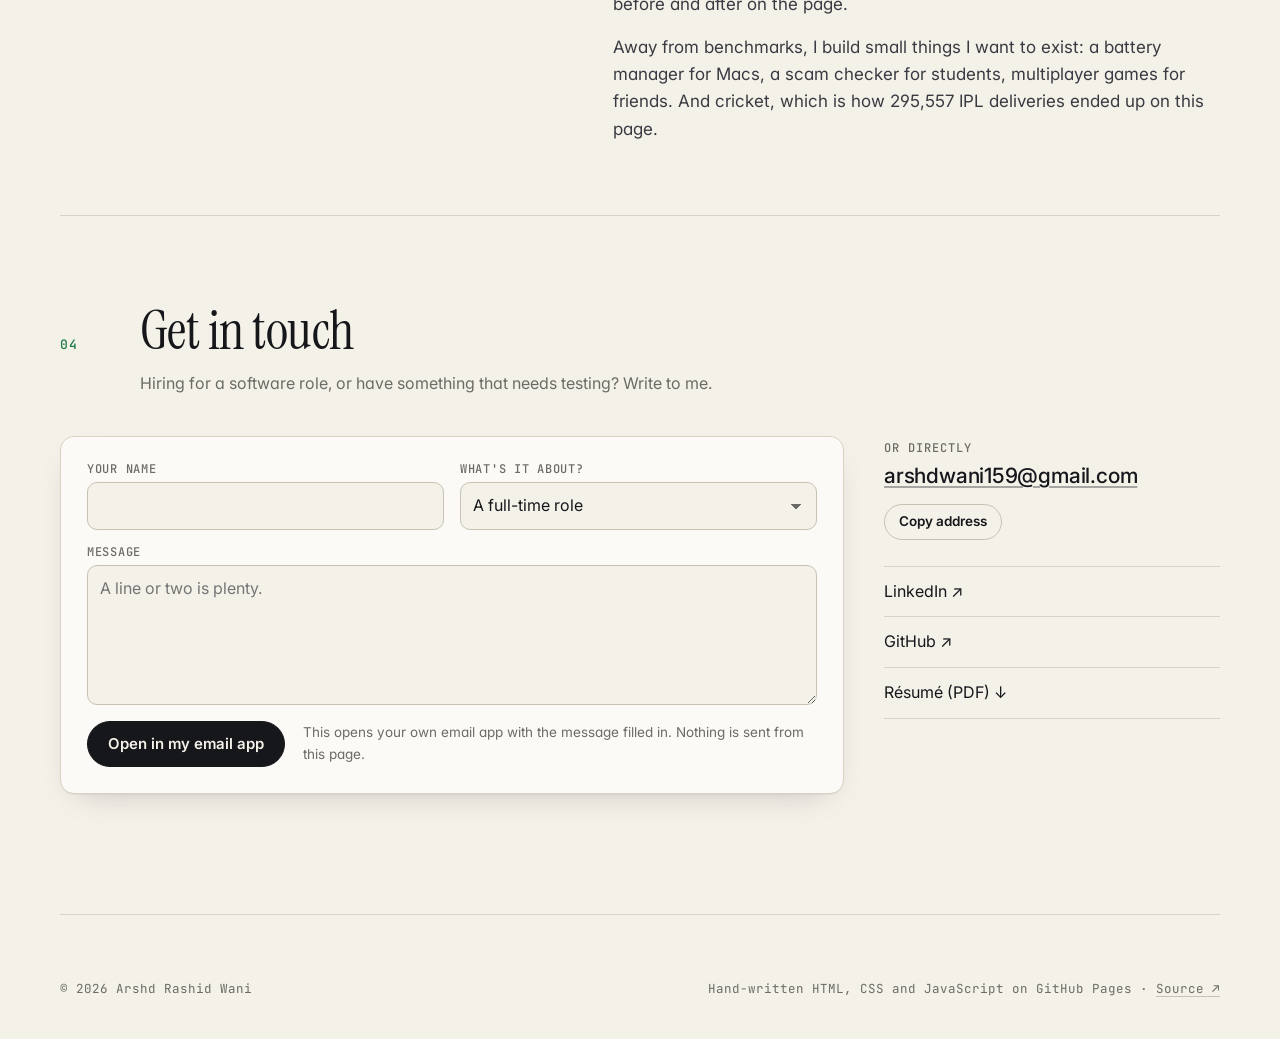
==== commit 34f27956: "Update experience and education details Add B.Tech dates and CGPA, mark native languages and rebuild" ====
--- a/index.html
+++ b/index.html
@@ -58,8 +58,7 @@
         <h1 id="hero-title">I build software, and the tests that <em>prove</em> it works.</h1>
         <p class="lede">
           I'm Arshd Rashid Wani, a software engineer. At Handshake AI, I write the hard terminal tasks that frontier
-          coding agents are graded on. Before that, I built cloud and database backend services at Oracle.
-          Every project below shows its result, with the numbers.
+          coding agents are graded on. Every project below shows its result, with the numbers.
         </p>
         <div class="cta">
           <a class="btn" data-mail href="#contact">Email me</a>
